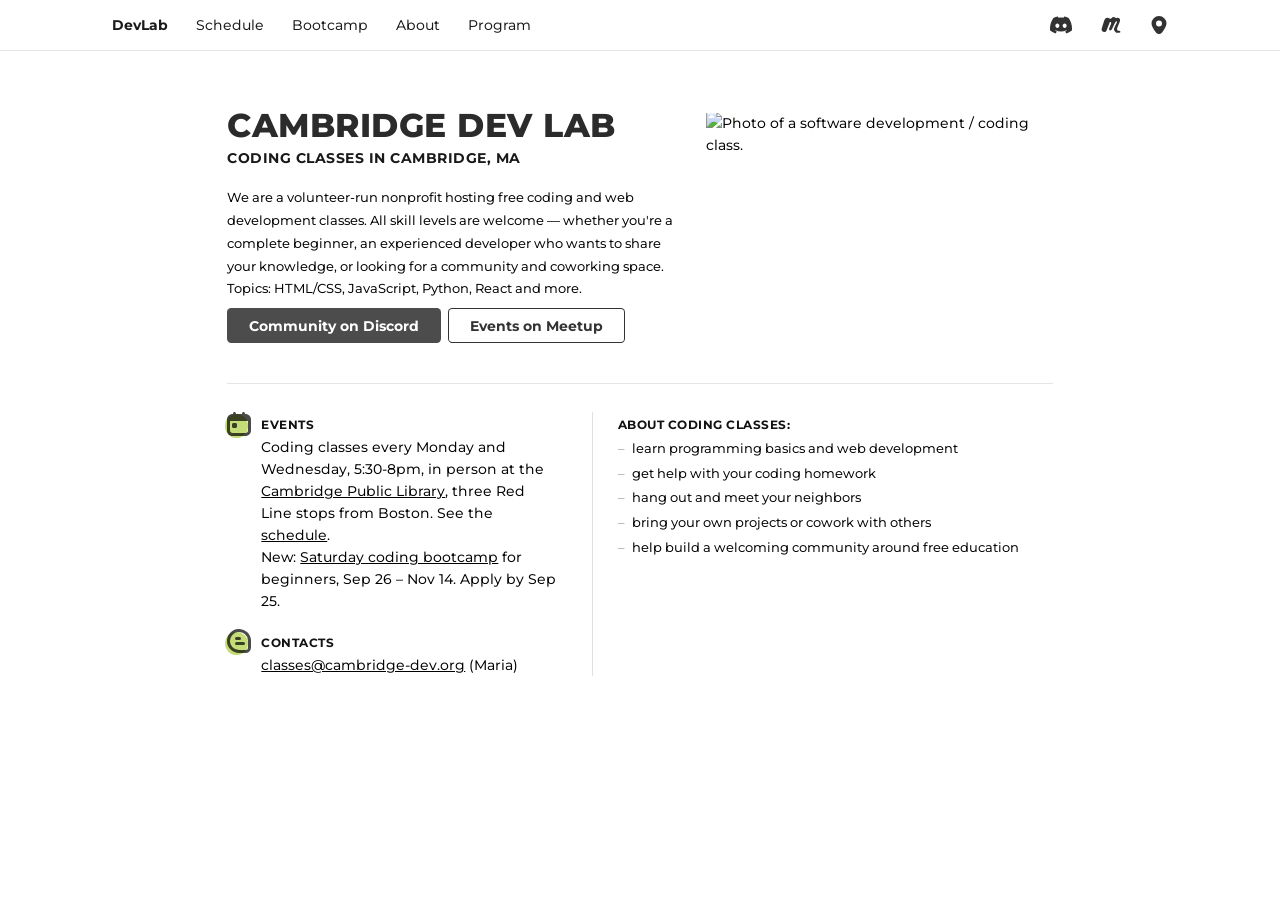
==== index.html @ c006947c "update bootcamp deadline" ====
<!DOCTYPE html>
<html lang="en">
<head>
  <!-- Google tag (gtag.js) -->
  <script async src="https://www.googletagmanager.com/gtag/js?id=G-MEMJGG002W"></script>
  <script>
    window.dataLayer = window.dataLayer || [];
    function gtag(){dataLayer.push(arguments);}
    gtag('js', new Date());

    gtag('config', 'G-MEMJGG002W');
  </script>
  <meta charset="UTF-8" />
  <meta name="viewport" content="width=device-width, initial-scale=1.0" />
  <meta name="description" content="Free in-person coding classes and bootcamp for adults in Cambridge MA, three stops from Boston. Learn to code: web development, Python programming and more.">
  <meta name="author" content="Cambridge Dev Lab">
  <title>Free Coding Classes | Web Development | Cambridge MA</title>
  <meta name="robots" content="index, follow" />
  <link rel="canonical" href="https://www.cambridge-dev.org/" />
  <script type="application/ld+json">
  {
    "@context": "https://schema.org",
    "@type": "Organization",
    "name": "Cambridge Dev Lab",
    "legalName": "Cambridge Dev Lab, Inc.",
    "foundingDate": "2024-10",
    "url": "https://www.cambridge-dev.org/",
    "sameAs": [
      "https://www.linkedin.com/company/cambridge-dev-lab",
      "https://www.facebook.com/cambridgedevlab",
      "https://www.meetup.com/boston-web-dev-class",
      "https://github.com/cambridge-dev-lab",
      "https://maps.app.goo.gl/9hgsx3zojDt7i1Fr9",
      "https://www.yelp.com/biz/cambridge-dev-lab-cambridge",
      "https://www.eventbrite.com/o/cambridge-dev-lab-121743957718"
    ]
  }
  </script>
  <meta property="og:title" content="Coding Classes | Cambridge Dev Lab" />
  <meta property="og:description" content="Free in-person coding classes and bootcamp for adults in Cambridge MA, three stops from Boston. Learn to code: web development, Python programming and more." />
  <meta property="og:url" content="https://www.cambridge-dev.org/" />
  <meta property="og:type" content="website" />
  <meta property="og:image" content="https://devclass-org.s3.us-east-2.amazonaws.com/800x420_Frame23.png" />
  <meta property="og:image:width" content="800" />
  <meta property="og:image:height" content="420" />

  <link rel="icon" href="logo_small.png" />
  <link rel="apple-touch-icon" href="logo_180.png" />
  <link rel="preconnect" href="https://fonts.googleapis.com" />
  <link rel="preconnect" href="https://fonts.gstatic.com" crossorigin />
  <link rel="stylesheet" href="https://fonts.googleapis.com/css2?family=Montserrat:wght@450;600;700;800&display=swap" />
  <link rel="stylesheet" href="https://fonts.googleapis.com/css2?family=Material+Symbols+Rounded:opsz,wght,FILL,GRAD@24,400,0,0" />
  <link rel="stylesheet" href="style.css" />
  <link rel="stylesheet" href="index.css" />
  <link rel="stylesheet" href="nav.css" />
</head>
<body>

  <nav>
    <div class="nav-left">
      <a href="/" class="nav-text logo">DevLab</a>
      <a href="/events" class="nav-text">Schedule</a>
      <a href="/bootcamp" class="nav-text">Bootcamp</a>
      <a href="/about" class="nav-text">About</a>
      <a href="https://cambridge-dev.com" target="_blank" class="nav-text">Program</a>
    </div>
    <div class="nav-right">
      <a href="https://discord.gg/wAMEqRMbdm" class="nav-icon" target="_blank" aria-label="Discord">
        <img src="assets/discord.svg" alt="Coding classes Discord" />
      </a>
      <a href="https://www.meetup.com/boston-web-dev-class" class="nav-icon" target="_blank" aria-label="Meetup">
        <img src="assets/meetup.svg" alt="Coding classes Meetup" />
      </a>
      <a href="https://maps.app.goo.gl/9hgsx3zojDt7i1Fr9" class="nav-icon nav-icon_map" target="_blank" aria-label="Map">
        <img src="assets/marker.svg" alt="Cambridge Dev Lab on Google Maps" />
      </a>
    </div>
  </nav>


  <main>
    <section class="hero hero-home">
      <div class="hero-left">
        <h2 class="h1">Cambridge Dev Lab</h2>
        <h1 class="h2">Coding classes in Cambridge, MA</h1>
        <p class="hero-description">
          We are a volunteer-run nonprofit hosting free coding and web development classes.
          All skill levels are welcome — whether you're a complete beginner, 
          an experienced developer who wants to share your knowledge, 
          or looking for a community and coworking space.
          Topics: HTML/CSS, JavaScript, Python, React and more.
        </p>
        <div>
            <a href="https://discord.gg/wAMEqRMbdm" target="_blank" class="btn-action">
              <span class="mobile-only">Events & Community on Discord</span>
              <span class="desktop-only">Community on Discord</span>
            </a>
            <a href="https://www.meetup.com/boston-web-dev-class" class="btn-action btn-action_secondary" target="_blank">Events on Meetup</a>
          </div>  
      </div>
      <div class="hero-right">
        <picture>
          <source media="(max-width: 600px)" srcset="https://devclass-org.s3.us-east-2.amazonaws.com/group_photo_01_500.png" />
          <img src="https://devclass-org.s3.us-east-2.amazonaws.com/group_photo_01_700.png" alt="Photo of a software development / coding class." />
        </picture>
      </div>
    </section>

    <div class="content-grid">

      <div class="content-col">

        <section class="info-item">
          <div class="info-icon">
            <img src="assets/calendar-day.svg" alt="" />
          </div>
          <div>
            <h3 class="h3">Events</h3>
            <span>            
              Coding classes every Monday and Wednesday, 5:30-8pm, in person at the <a href="https://maps.app.goo.gl/9hgsx3zojDt7i1Fr9" target="_blank">Cambridge Public Library</a>, three Red Line stops from Boston.
              See the <a href="/events">schedule</a>.<br>
              New: <a href="/bootcamp">Saturday coding bootcamp</a> for beginners, Sep 26 – Nov 14. Apply by Sep 25.
            </span>
          </div>
        </section>

        <section class="info-item">
          <div class="info-icon">
            <img src="assets/comment.svg" alt="" />
          </div>
          <div>
            <h3 class="h3">Contacts</h3>
            <span>
              <a href="mailto:classes@cambridge-dev.org">classes@cambridge-dev.org</a> (Maria)
            </span>
          </div>
        </section>

        
      </div>

      <div class="content-col">
        <section class="about">
          <h3 class="h3">About coding classes:</h3>
          <ul class="list">
            <li>learn programming basics and web development</li>
            <li>get help with your coding homework</li>
            <li>hang out and meet your neighbors</li>
            <li>bring your own projects or cowork with others</li>
            <li>help build a welcoming community around free education</li>
          </ul>
        </section>
      </div>

    </div>
  </main>

</body>
</html>
---- style.css ----
*, *::before, *::after { box-sizing: border-box; margin: 0; padding: 0; }

html {
  font-size: 14px;
  line-height: 22px;
  font-family: "Montserrat", sans-serif;
  font-weight: 450;
}

@media (max-width: 600px) {
  html { font-size: 15px; line-height: 27px; }
}

a { color: inherit; }
a:hover { opacity: 0.7; }

/* TEXT */
.h1 {
  font-size: min(2.35rem, 11vw);
  font-weight: 800;
  margin-bottom: 0.3rem;
  letter-spacing: 0.5px;
  text-transform: uppercase;
  color: rgba(0,0,0,0.83);
  line-height: 1.1;
}

.h2 {
  font-weight: 700;
  font-size: 1rem;
  letter-spacing: 0.5px;
  text-transform: uppercase;
  color: rgba(0,0,0,0.9);
  margin-bottom: 0.1rem;
}

.h3 {
  font-size: 0.82rem;
  font-size: 0.88rem;
  margin-bottom: 0.1rem;
  padding-top: 0.25rem;
  font-weight: 700;
  text-transform: uppercase;
  letter-spacing: 0.5px;
  color: rgb(17, 17, 17);
  line-height: 1.4rem;
}

.strong {
  font-weight: 600;
}

p {
  font-size: 0.95rem;
  line-height: 1.63rem;
  color: rgba(0,0,0,1);
  margin: 0.5rem 0;
}


/* MAIN */
main {
  position: relative; /* for events page */
  max-width: 75rem;
  margin: 0 auto;
  padding: 0 min(8rem, 10vw) 12rem;
}

.hero {
  display: flex;
  gap: 2rem;
  margin-top: min(4rem, 8dvh);
  margin-bottom: 2.55rem;
}

.hero-description {
  margin-top: 1.4rem;
}

.hero-right {
  flex: 0 0 42%;
  max-width: 42%;
  margin-top: -0.5rem;
  overflow: hidden;
}

.hero-right img {
  width: 100%;
  border-radius: 0.1rem;
  margin-top: -14px;
}

@media (max-width: 680px) {
  .hero {
    flex-direction: column;
    margin-top: 2.5rem;
  }
  .hero-right { flex: none; max-width: 100%; margin-top: 0; }
}


/* CONTENT GRID */
.content-grid {
  display: grid;
  grid-template-columns: 1fr 1.4fr;
  gap: 2rem 2.5rem;
  border-top: 1px solid rgba(0,0,0,0.1);
  padding-top: 2rem;
}
@media (max-width: 600px) {
  .content-grid { grid-template-columns: 1fr; }
}
.content-col {
  display: flex;
  flex-direction: column;
  gap: 1.2rem;
}
.content-col:nth-child(2) {
  border-left: 1px solid rgba(0,0,0,0.12);
  padding-left: 1.8rem;
}
@media (max-width: 600px) {
  .content-col:nth-child(2) {
    border-left: none;
    padding-left: 0;
  }
}


/* INFO ITEMS */
.info-item {
  display: flex;
  gap: 0.75rem;
  font-size: 0.97rem;
}
.info-icon {
  flex-shrink: 0;
  width: 1.7rem;
  height: 1.7rem;
  position: relative;
}
.info-icon::before {
  position: absolute;
  content: '';
  background-color: rgba(157, 199, 30, 0.6);
  width: 100%;
  height: 100%;
  border-radius: 100%;
  margin-left: -10%;
  margin-top: 10%;
}
.info-icon img {
  position: relative;
  width: 100%;
  height: 100%;
  opacity: 0.7;
}


/* LIST */
.list {
  list-style: none;
  margin-top: 0.1rem;
}
.list li {
  font-size: 0.92rem;
  padding: 0.1rem 0;
  position: relative;
  padding-left: 1rem;
}
.list li::before {
  content: "– ";
  color: rgb(0,0,0,0.35);
  position: absolute;
  left: 0;
}




.mobile-only {
  display: none;
}
@media (max-width: 520px) {
  .mobile-only {
    display: inline-block;
  }
  .desktop-only {
    display: none;
  }
}



/* DISCORD BUTTON */
.btn-action {
  display: inline-block;
  background-color: rgba(0,0,0,0.7);
  color: #fff;
  text-decoration: none;
  font-weight: 700;
  font-size: 1rem;
  padding: 0.4rem 1.5rem;
  border: 1px solid rgba(0,0,0,0);
  border-radius: 0.3rem;
  margin-top: 0.35rem;
  margin-bottom: 0.3rem;
  min-width: 7rem;
  text-align: center;
  margin-right: 0.2rem;
}
.btn-action:hover {
  background-color: rgba(0,0,0,0.8);
}
@media (max-width: 520px) {
  .btn-action {
    padding: 0.4rem 1rem;
    min-width: calc(100% - 0rem);
  }
}

.btn-action_secondary {
  background-color: white;
  color: rgba(0,0,0,0.8);
  border: 1px solid rgba(0,0,0,0.8);
}
.btn-action_secondary:hover {
  background-color: rgba(0,0,0,0.8);
  border-color: rgba(0,0,0,0);
  color: white;
}
---- index.css ----
.hero-home {
  row-gap: 1rem;
}
.hero-home .hero-right {
  margin-top: 6px;
}
.hero-home img {
  margin-top: -1px;
}

.hero-home .hero-description {
  margin-top: 1.2rem;
  margin-bottom: 0.2rem;
}
---- nav.css ----
/* NAV */
nav {
  display: flex;
  justify-content:space-between;
  padding: 14px min(8rem, 10vw);
  border-bottom: 1px solid rgba(0,0,0,0.1);
  color: rgb(26, 26, 26);
}

.nav-left {
  display: flex;
  gap: 2rem;
}
.nav-right {
  display: flex;
  gap: 2rem;
}

.nav-text {
  text-decoration: none;
}
/* Phone: two rows. Row 1 is the logo and the icons, row 2 is every text link. */
@media (max-width: 480px) {
  .nav-hide-mobile { display: none; }
  nav { flex-wrap: wrap; border-bottom: none; padding-bottom: 0; }
  .nav-left { display: contents; }
  .nav-right { gap: 1.8rem; margin-left: auto; }
  /* line break after row 1; carries the divider, stretched over the nav padding */
  nav::after {
    content: '';
    flex-basis: calc(100% + 2 * min(8rem, 10vw));   /* fills the whole line once the negative margins are applied */
    order: 1;
    margin: 14px calc(-1 * min(8rem, 10vw)) 0;
    border-bottom: 1px solid rgba(0,0,0,0.1);
  }
  .nav-text:not(.logo) { order: 2; font-size: 0.95rem; padding: 12px 0 14px; }
}

.nav-icon {
  display: flex;
  align-items: center;
}
.nav-icon img {
  width: 22px;
  height: 22px;
  opacity: 0.8;
}
.nav-icon_map img {
  width: 18px;
  height: 18px;
}
.logo {
  font-weight: 700;
  font-size: 1rem;
  text-decoration: none;
}
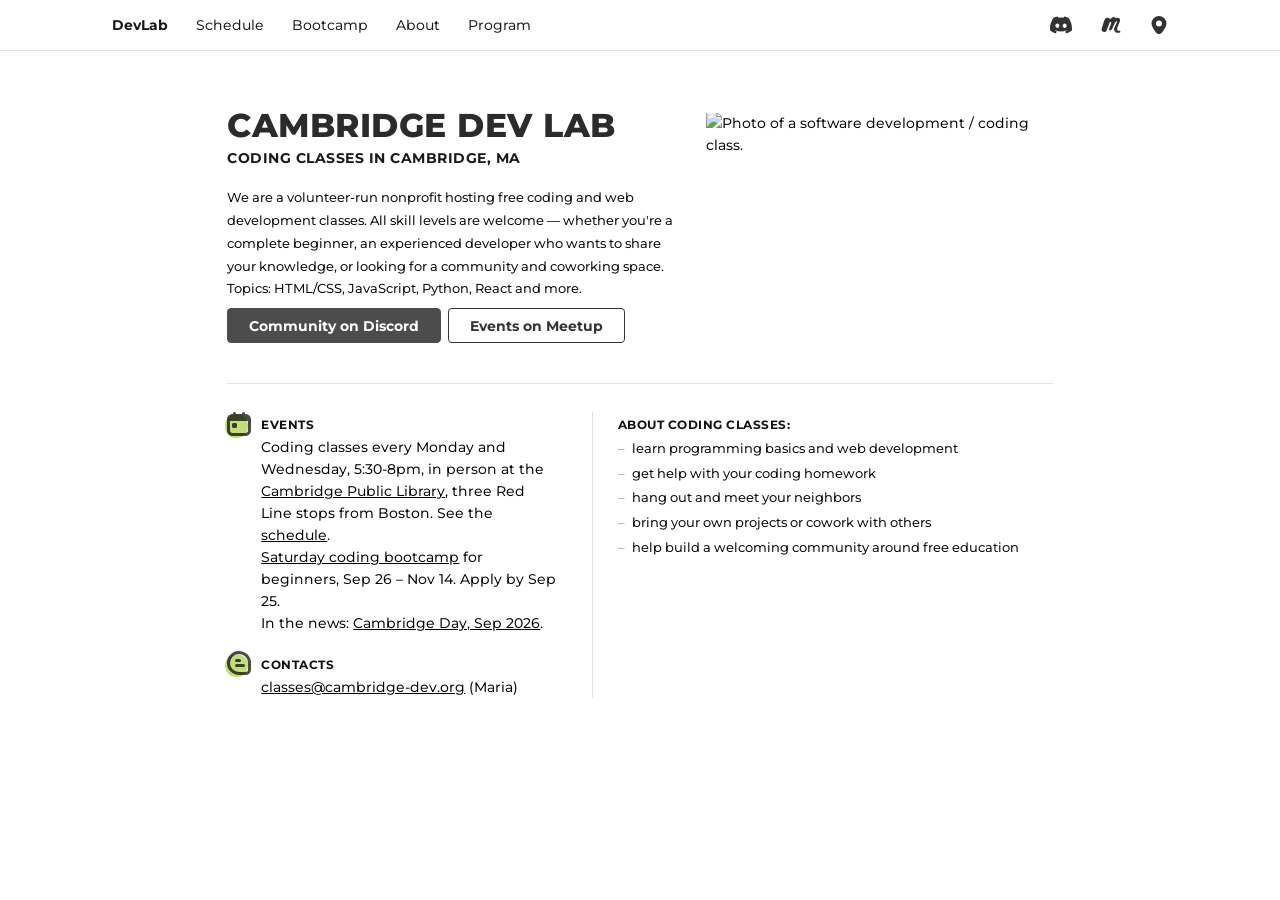
==== commit 6cba591c: "press section" ====
--- a/index.html
+++ b/index.html
@@ -119,7 +119,8 @@
             <span>            
               Coding classes every Monday and Wednesday, 5:30-8pm, in person at the <a href="https://maps.app.goo.gl/9hgsx3zojDt7i1Fr9" target="_blank">Cambridge Public Library</a>, three Red Line stops from Boston.
               See the <a href="/events">schedule</a>.<br>
-              New: <a href="/bootcamp">Saturday coding bootcamp</a> for beginners, Sep 26 – Nov 14. Apply by Sep 25.
+              <a href="/bootcamp">Saturday coding bootcamp</a> for beginners, Sep 26 – Nov 14. Apply by Sep 25.<br>
+              In the news: <a href="https://www.cambridgeday.com/2026/09/22/free-library-coding-meetup-grows/" target="_blank">Cambridge Day, Sep 2026</a>.
             </span>
           </div>
         </section>
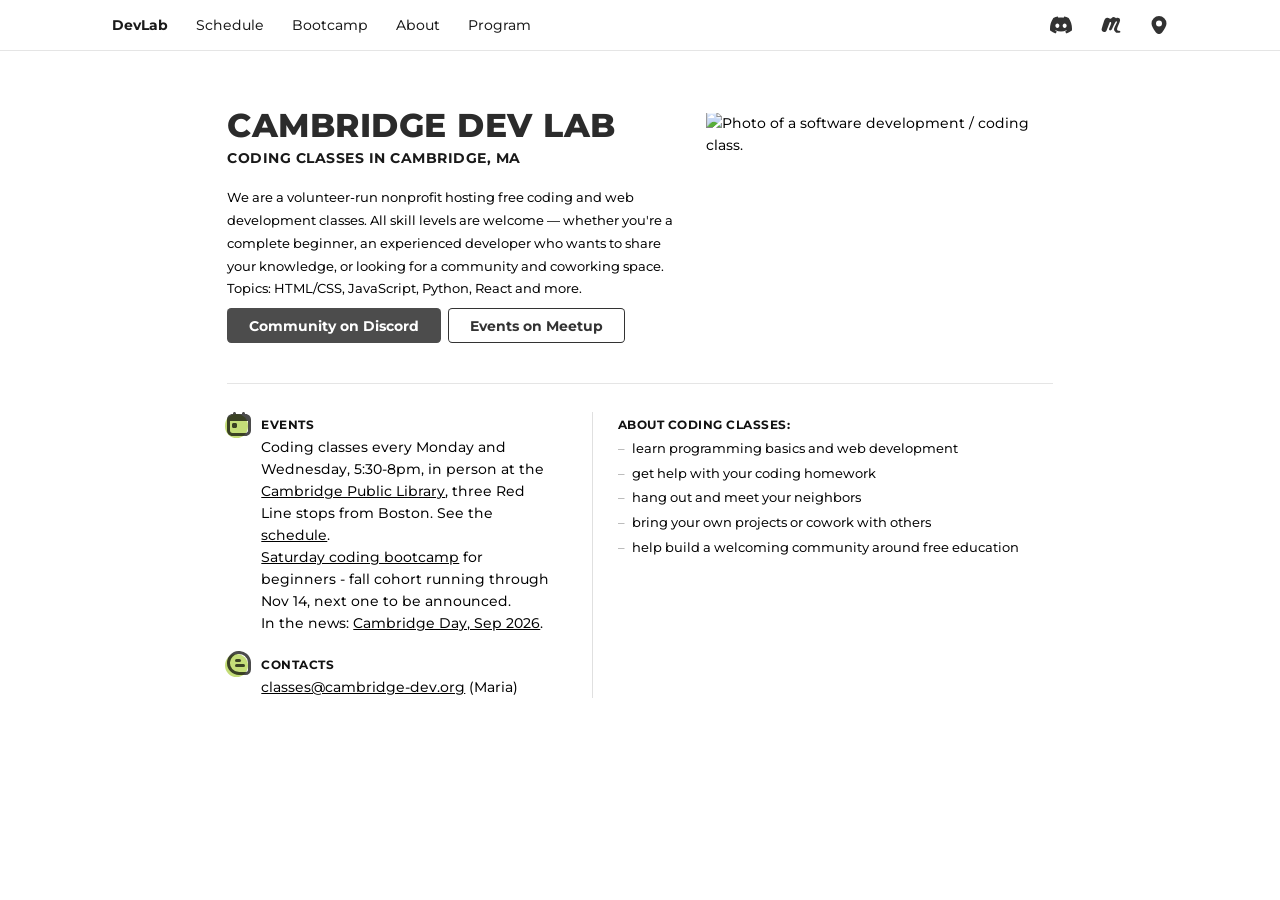
==== commit af1708b1: "update bootcamp info" ====
--- a/index.html
+++ b/index.html
@@ -23,6 +23,7 @@
     "@type": "Organization",
     "name": "Cambridge Dev Lab",
     "legalName": "Cambridge Dev Lab, Inc.",
+    "nonprofitStatus": "https://schema.org/Nonprofit501c3",
     "foundingDate": "2024-10",
     "url": "https://www.cambridge-dev.org/",
     "sameAs": [
@@ -119,7 +120,7 @@
             <span>            
               Coding classes every Monday and Wednesday, 5:30-8pm, in person at the <a href="https://maps.app.goo.gl/9hgsx3zojDt7i1Fr9" target="_blank">Cambridge Public Library</a>, three Red Line stops from Boston.
               See the <a href="/events">schedule</a>.<br>
-              <a href="/bootcamp">Saturday coding bootcamp</a> for beginners, Sep 26 – Nov 14. Apply by Sep 25.<br>
+              <a href="/bootcamp">Saturday coding bootcamp</a> for beginners - fall cohort running through Nov 14, next one to be announced.<br>
               In the news: <a href="https://www.cambridgeday.com/2026/09/22/free-library-coding-meetup-grows/" target="_blank">Cambridge Day, Sep 2026</a>.
             </span>
           </div>
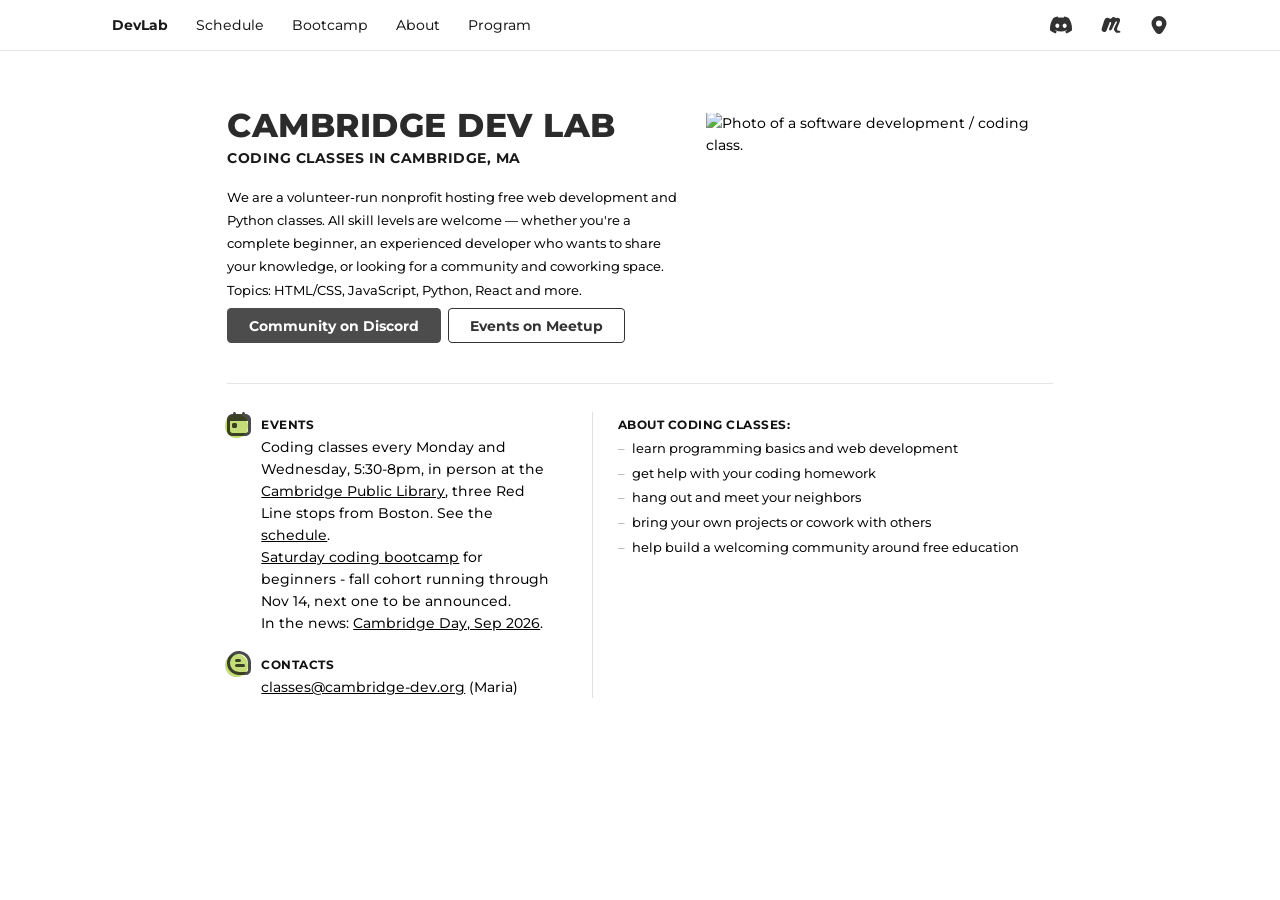
==== commit 4effea0c: "update description" ====
--- a/index.html
+++ b/index.html
@@ -84,13 +84,13 @@
       <div class="hero-left">
         <h2 class="h1">Cambridge Dev Lab</h2>
         <h1 class="h2">Coding classes in Cambridge, MA</h1>
-        <p class="hero-description">
-          We are a volunteer-run nonprofit hosting free coding and web development classes.
+        <div class="hero-description">
+          <h2 class="hero-description-text">We are a volunteer-run nonprofit hosting free web development and Python classes.</h2>
           All skill levels are welcome — whether you're a complete beginner, 
           an experienced developer who wants to share your knowledge, 
           or looking for a community and coworking space.
           Topics: HTML/CSS, JavaScript, Python, React and more.
-        </p>
+        </div>
         <div>
             <a href="https://discord.gg/wAMEqRMbdm" target="_blank" class="btn-action">
               <span class="mobile-only">Events & Community on Discord</span>
--- a/index.css
+++ b/index.css
@@ -10,7 +10,12 @@
 
 .hero-home .hero-description {
   margin-top: 1.2rem;
-  margin-bottom: 0.2rem;
+  margin-bottom: 0.1rem;
+  font-size: 0.95rem;
+  line-height: 1.65rem;
 }
 
+.hero-description-text {
+  all: unset;
+}
 
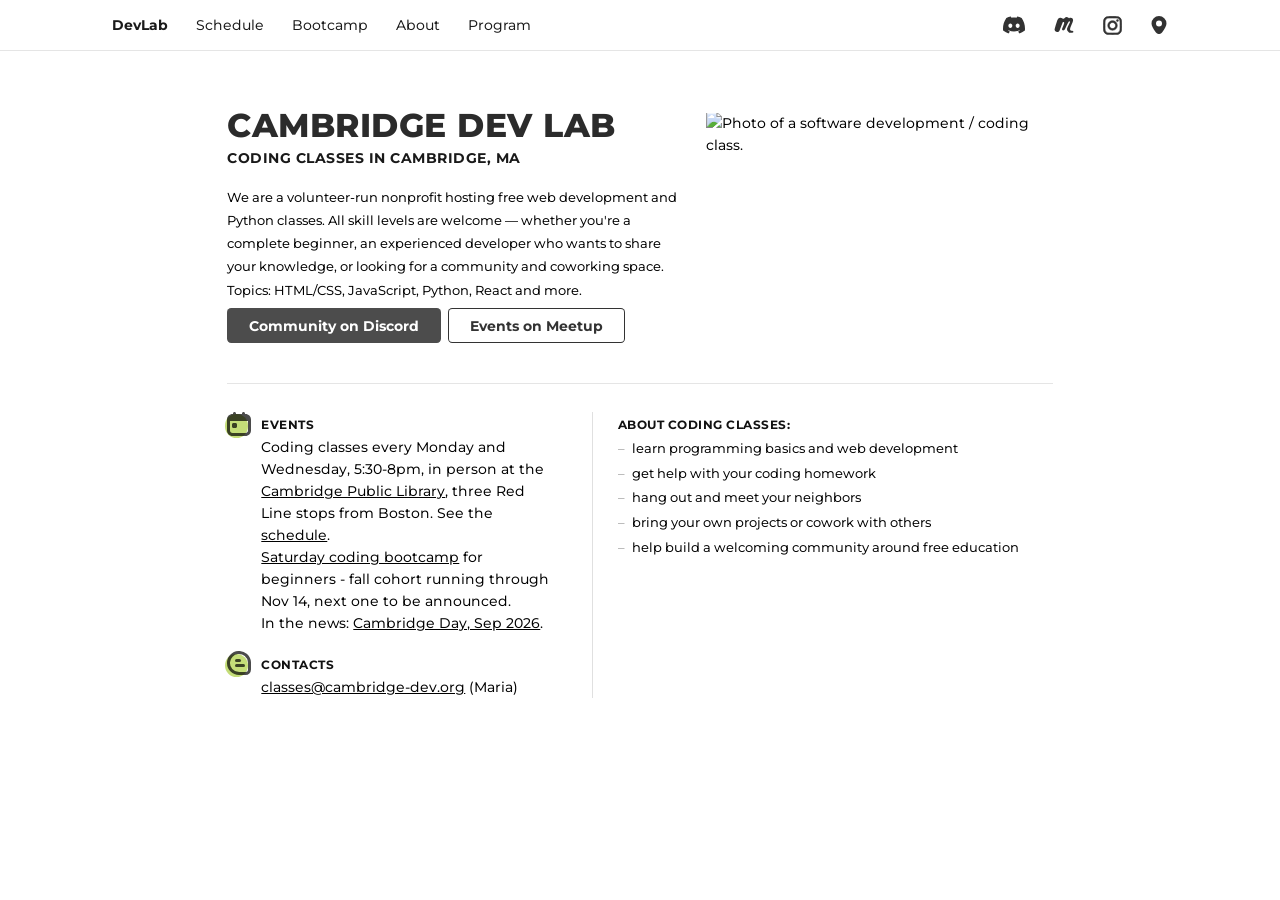
==== commit a0168baa: "add links" ====
--- a/index.html
+++ b/index.html
@@ -23,12 +23,14 @@
     "@type": "Organization",
     "name": "Cambridge Dev Lab",
     "legalName": "Cambridge Dev Lab, Inc.",
+    "taxID": "42-2005486",
     "nonprofitStatus": "https://schema.org/Nonprofit501c3",
     "foundingDate": "2024-10",
     "url": "https://www.cambridge-dev.org/",
     "sameAs": [
       "https://www.linkedin.com/company/cambridge-dev-lab",
       "https://www.facebook.com/cambridgedevlab",
+      "https://www.instagram.com/cambridge_dev_lab/",
       "https://www.meetup.com/boston-web-dev-class",
       "https://github.com/cambridge-dev-lab",
       "https://maps.app.goo.gl/9hgsx3zojDt7i1Fr9",
@@ -45,7 +47,7 @@
   <meta property="og:image:width" content="800" />
   <meta property="og:image:height" content="420" />
 
-  <link rel="icon" href="logo_small.png" />
+  <link rel="icon" type="image/png" href="favicon.png" />
   <link rel="apple-touch-icon" href="logo_180.png" />
   <link rel="preconnect" href="https://fonts.googleapis.com" />
   <link rel="preconnect" href="https://fonts.gstatic.com" crossorigin />
@@ -71,6 +73,9 @@
       </a>
       <a href="https://www.meetup.com/boston-web-dev-class" class="nav-icon" target="_blank" aria-label="Meetup">
         <img src="assets/meetup.svg" alt="Coding classes Meetup" />
+      </a>
+      <a href="https://www.instagram.com/cambridge_dev_lab/" class="nav-icon nav-icon_instagram" target="_blank" aria-label="Instagram">
+        <img src="assets/instagram.svg" alt="Cambridge Dev Lab on Instagram" />
       </a>
       <a href="https://maps.app.goo.gl/9hgsx3zojDt7i1Fr9" class="nav-icon nav-icon_map" target="_blank" aria-label="Map">
         <img src="assets/marker.svg" alt="Cambridge Dev Lab on Google Maps" />
--- a/index.css
+++ b/index.css
@@ -19,3 +19,10 @@
   all: unset;
 }
 
+@media (max-width: 680px) {
+  .hero-home .hero-description {
+    margin-bottom: 0.3rem;
+    line-height: 1.63rem;
+  }
+}
+
--- a/nav.css
+++ b/nav.css
@@ -49,6 +49,10 @@
   width: 18px;
   height: 18px;
 }
+.nav-icon_instagram img {
+  width: 19px;
+  height: 19px;
+}
 .logo {
   font-weight: 700;
   font-size: 1rem;
